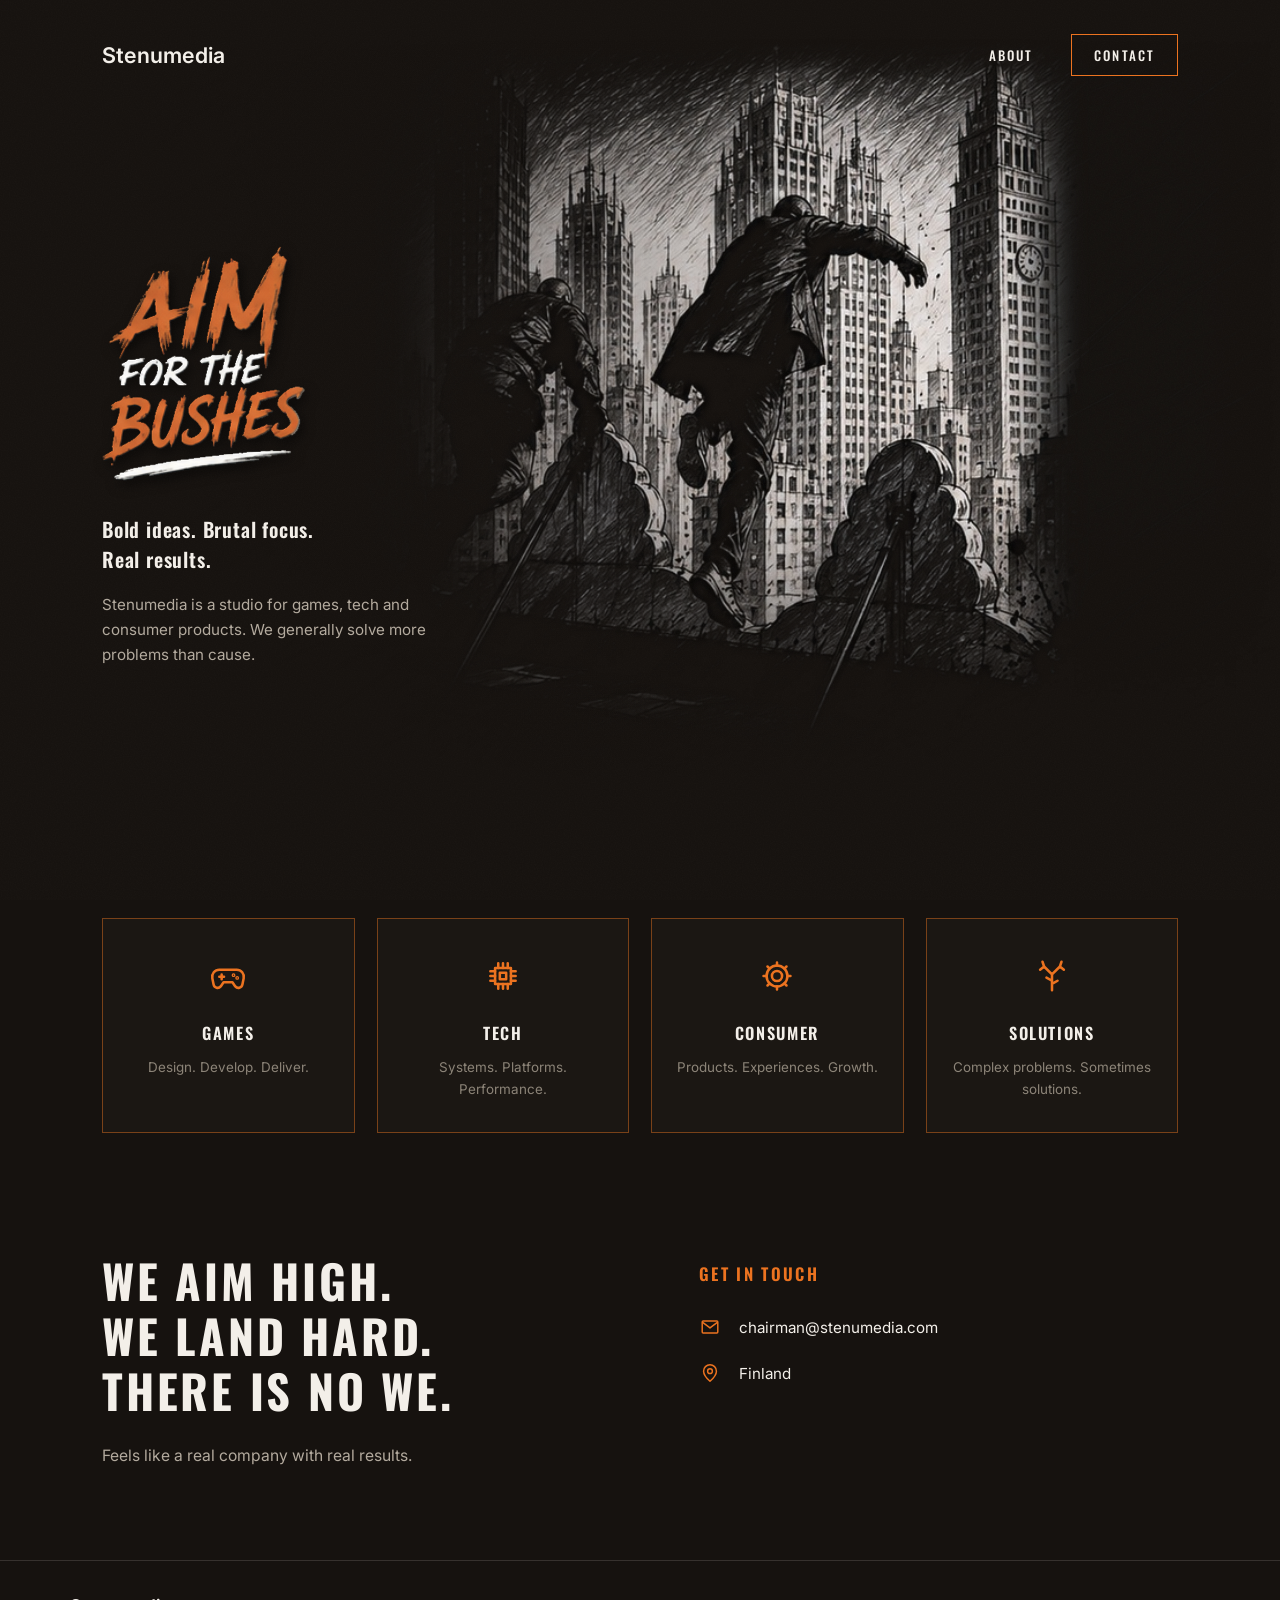
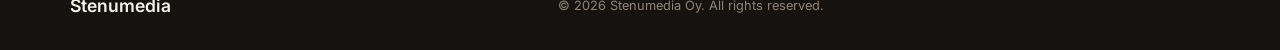
==== index.html @ ff36f919 "Add files via upload" ====
<!DOCTYPE html>
<html lang="en">
<head>
<meta charset="UTF-8">
<meta name="viewport" content="width=device-width, initial-scale=1.0">

<script>
const CONTENT = {
  siteTitle: "Stenumedia — Aim for the Bushes",
  logo: "Stenumedia",

  nav: [
    { label: "ABOUT",     href: "#about" }
  ],
  navButton: { label: "CONTACT", href: "#contact" },

  hero: {
    titleImage: "assets/title.png",
    titleAlt: "AIM FOR THE BUSHES",
    tagline: "Bold ideas. Brutal focus.\nReal results.",
    description: "Stenumedia is a studio for games, tech and consumer products. We generally solve more problems than cause."
  },

  cards: [
    { icon: "gamepad",  title: "GAMES",     text: "Design. Develop. Deliver." },
    { icon: "chip",     title: "TECH",      text: "Systems. Platforms. Performance." },
    { icon: "gear",     title: "CONSUMER",  text: "Products. Experiences. Growth." },
    { icon: "branches", title: "SOLUTIONS", text: "Complex problems. Sometimes solutions." }
  ],

  about: {
    heading: "WE AIM HIGH.\nWE LAND HARD.\nTHERE IS NO WE.",
    text: "Feels like a real company with real results."
  },

  contact: {
    heading: "GET IN TOUCH",
    rows: [
      { icon: "mail",  text: "chairman@stenumedia.com",  href: "mailto:chairman@stenumedia.com" },
      { icon: "pin",   text: "Finland",     href: null }
    ]
  },

  footer: {
    logo: "Stenumedia",
    copyright: "© 2026 Stenumedia Oy. All rights reserved.",
    social: [
    ]
  }
};
</script>
<!-- ================== END OF TEXT CONTENT ================== -->

<title>Stenumedia — Aim for the Bushes</title>
<link rel="preconnect" href="https://fonts.googleapis.com">
<link rel="preconnect" href="https://fonts.gstatic.com" crossorigin>
<link href="https://fonts.googleapis.com/css2?family=Permanent+Marker&family=Oswald:wght@500;600;700&family=Inter:wght@400;500;600&display=swap" rel="stylesheet">

<style>
  :root {
    --bg: #16120f;
    --bg-card: #1b1713;
    --orange: #ec7320;
    --orange-soft: rgba(236, 115, 32, 0.45);
    --white: #f3efe9;
    --gray: #b3aa9e;
    --gray-dim: #8c8478;
    --line: rgba(243, 239, 233, 0.14);
  }

  * { margin: 0; padding: 0; box-sizing: border-box; }

  html { scroll-behavior: smooth; }

  body {
    background: var(--bg);
    color: var(--white);
    font-family: "Inter", -apple-system, sans-serif;
    -webkit-font-smoothing: antialiased;
    overflow-x: hidden;
  }

  /* chalky texture over the whole page */
  body::before {
    content: "";
    position: fixed;
    inset: 0;
    pointer-events: none;
    z-index: 5;
    opacity: 0.35;
    background-image: url("data:image/svg+xml,%3Csvg xmlns='http://www.w3.org/2000/svg' width='220' height='220'%3E%3Cfilter id='n'%3E%3CfeTurbulence type='fractalNoise' baseFrequency='0.85' numOctaves='2' seed='4'/%3E%3CfeColorMatrix type='matrix' values='0 0 0 0 0.9 0 0 0 0 0.85 0 0 0 0 0.78 0 0 0 0.06 0'/%3E%3C/filter%3E%3Crect width='220' height='220' filter='url(%23n)'/%3E%3C/svg%3E");
  }

  .wrap {
    max-width: 1140px;
    margin: 0 auto;
    padding: 0 32px;
  }

  /* ---------- header ---------- */
  header {
    position: absolute;
    top: 0; left: 0; right: 0;
    z-index: 10;
  }
  .header-inner {
    display: flex;
    align-items: center;
    justify-content: space-between;
    padding-top: 34px;
  }
  .logo {
    font-family: "Inter", sans-serif;
    font-weight: 600;
    font-size: 1.35rem;
    letter-spacing: 0.01em;
    color: var(--white);
    text-decoration: none;
  }
  nav { display: flex; align-items: center; gap: 38px; }
  nav a {
    font-family: "Oswald", sans-serif;
    font-weight: 500;
    font-size: 0.82rem;
    letter-spacing: 0.16em;
    color: var(--white);
    text-decoration: none;
    transition: color 0.2s;
  }
  nav a:hover { color: var(--orange); }
  nav a.nav-btn {
    border: 1px solid var(--orange);
    padding: 10px 22px;
    color: var(--white);
  }
  nav a.nav-btn:hover { background: var(--orange); color: #16120f; }

  /* ---------- hero ---------- */
  .hero {
    position: relative;
    min-height: 92vh;
    display: flex;
    align-items: center;
    overflow: hidden;
  }
  .hero .wrap { width: 100%; }
  .hero-art {
    position: absolute;
    inset: 0;
    background: url("assets/bg.png") right 55% / auto 92% no-repeat;
  }
  .hero-art::after {
    content: "";
    position: absolute;
    inset: 0;
    background:
      linear-gradient(90deg, rgba(22,18,15,0.85) 0%, rgba(22,18,15,0.35) 40%, rgba(22,18,15,0) 65%),
      linear-gradient(0deg, var(--bg) 0%, rgba(22,18,15,0) 18%);
  }
  .hero-content {
    position: relative;
    z-index: 2;
    padding-top: 110px;
    max-width: 560px;
  }
  .hero h1 {
    margin-bottom: 26px;
    line-height: 0;
  }
  .hero-title {
    width: clamp(160px, 32vw, 220px);
    height: auto;
    filter: drop-shadow(3px 5px 6px rgba(0,0,0,0.55));
    /* title.png has ~3.5% transparent padding on its left; pull it back so the ink lines up */
    transform: translateX(-3.5%);
  }
  .hero .tagline {
    font-family: "Oswald", sans-serif;
    font-weight: 600;
    font-size: 1.25rem;
    letter-spacing: 0.04em;
    white-space: pre-line;
    margin-bottom: 18px;
  }
  .hero .desc {
    color: var(--gray);
    font-size: 0.95rem;
    line-height: 1.65;
    max-width: 330px;
    margin-bottom: 34px;
  }
  .btn-outline {
    display: inline-block;
    font-family: "Oswald", sans-serif;
    font-weight: 500;
    font-size: 0.82rem;
    letter-spacing: 0.18em;
    color: var(--orange);
    text-decoration: none;
    border: 1px solid var(--orange);
    padding: 15px 32px;
    transition: background 0.2s, color 0.2s;
  }
  .btn-outline:hover { background: var(--orange); color: #16120f; }

  /* ---------- expertise cards ---------- */
  .expertise { padding: 90px 0 40px; }
  .cards {
    display: grid;
    grid-template-columns: repeat(4, 1fr);
    gap: 22px;
  }
  .card {
    background: var(--bg-card);
    border: 1px solid var(--orange-soft);
    padding: 38px 22px 32px;
    text-align: center;
  }
  .card svg {
    width: 38px;
    height: 38px;
    stroke: var(--orange);
    fill: none;
    stroke-width: 1.6;
    stroke-linecap: round;
    stroke-linejoin: round;
    margin-bottom: 22px;
  }
  .card h3 {
    font-family: "Oswald", sans-serif;
    font-weight: 600;
    font-size: 1.02rem;
    letter-spacing: 0.1em;
    margin-bottom: 12px;
  }
  .card p {
    color: var(--gray-dim);
    font-size: 0.84rem;
    line-height: 1.6;
  }

  /* ---------- about / contact ---------- */
  .about-contact { padding: 80px 0 90px; }
  .ac-grid {
    display: grid;
    grid-template-columns: 1.1fr 1fr;
    gap: 70px;
    align-items: start;
  }
  .about h2 {
    font-family: "Oswald", sans-serif;
    font-weight: 700;
    font-size: clamp(2rem, 4vw, 2.9rem);
    letter-spacing: 0.06em;
    line-height: 1.18;
    white-space: pre-line;
    margin-bottom: 26px;
  }
  .about p {
    color: var(--gray);
    font-size: 0.98rem;
    line-height: 1.7;
    max-width: 380px;
  }
  .contact h3 {
    font-family: "Oswald", sans-serif;
    font-weight: 600;
    font-size: 1.05rem;
    letter-spacing: 0.14em;
    color: var(--orange);
    margin: 8px 0 30px;
  }
  .contact-row {
    display: flex;
    align-items: center;
    gap: 18px;
    margin-bottom: 24px;
    color: var(--white);
    font-size: 0.95rem;
    text-decoration: none;
  }
  a.contact-row:hover { color: var(--orange); }
  .contact-row svg {
    width: 22px;
    height: 22px;
    stroke: var(--orange);
    fill: none;
    stroke-width: 1.6;
    stroke-linecap: round;
    stroke-linejoin: round;
    flex-shrink: 0;
  }

  /* ---------- footer ---------- */
  footer { border-top: 1px solid var(--line); }
  .footer-inner {
    display: flex;
    align-items: center;
    justify-content: space-between;
    gap: 24px;
    padding: 34px 0;
  }
  .footer-logo {
    font-weight: 600;
    font-size: 1.1rem;
    color: var(--white);
    text-decoration: none;
  }
  .footer-copy {
    color: var(--gray-dim);
    font-size: 0.8rem;
  }
  .footer-social { display: flex; gap: 20px; }
  .footer-social a { display: inline-flex; }
  .footer-social svg {
    width: 19px;
    height: 19px;
    stroke: var(--gray);
    fill: none;
    stroke-width: 1.6;
    stroke-linecap: round;
    stroke-linejoin: round;
    transition: stroke 0.2s;
  }
  .footer-social a:hover svg { stroke: var(--orange); }

  /* ---------- responsive ---------- */
  @media (max-width: 900px) {
    .cards { grid-template-columns: repeat(2, 1fr); }
    .ac-grid { grid-template-columns: 1fr; gap: 50px; }
  }
  @media (max-width: 600px) {
    nav { gap: 20px; }
    nav a:not(.nav-btn) { display: none; }
    .cards { grid-template-columns: 1fr; }
    .footer-inner { flex-direction: column; }
  }
</style>
</head>

<body>

<header>
  <div class="wrap header-inner">
    <a class="logo" href="#work" id="logo"></a>
    <nav id="nav"></nav>
  </div>
</header>

<section class="hero" id="work">
  <div class="hero-art" aria-hidden="true"></div>
  <div class="wrap">
    <div class="hero-content">
      <h1><img class="hero-title" id="hero-title" src="" alt=""></h1>
      <p class="tagline" id="hero-tagline"></p>
      <p class="desc" id="hero-desc"></p>
    </div>
  </div>
</section>

<section class="expertise" id="expertise">
  <div class="wrap">
    <div class="cards" id="cards"></div>
  </div>
</section>

<section class="about-contact" id="about">
  <div class="wrap ac-grid">
    <div class="about">
      <h2 id="about-heading"></h2>
      <p id="about-text"></p>
    </div>
    <div class="contact" id="contact">
      <h3 id="contact-heading"></h3>
      <div id="contact-rows"></div>
    </div>
  </div>
</section>

<footer>
  <div class="wrap footer-inner">
    <a class="footer-logo" href="#work" id="footer-logo"></a>
    <span class="footer-copy" id="footer-copy"></span>
    <div class="footer-social" id="footer-social"></div>
  </div>
</footer>

<script>
/* ---------- icon library (inline SVG paths, 24x24 viewBox) ---------- */
const ICONS = {
  gamepad: '<path d="M6.5 8h11a4.5 4.5 0 0 1 4.4 5.4l-.8 4a2.6 2.6 0 0 1-4.5 1.2L14.8 16H9.2l-1.8 2.6a2.6 2.6 0 0 1-4.5-1.2l-.8-4A4.5 4.5 0 0 1 6.5 8Z"/><path d="M8 11v3M6.5 12.5h3"/><circle cx="15.5" cy="11.5" r="0.4"/><circle cx="17.8" cy="13.2" r="0.4"/>',
  chip: '<rect x="7" y="7" width="10" height="10"/><rect x="10" y="10" width="4" height="4"/><path d="M9 7V4M12 7V4M15 7V4M9 20v-3M12 20v-3M15 20v-3M7 9H4M7 12H4M7 15H4M20 9h-3M20 12h-3M20 15h-3"/>',
  gear: '<circle cx="12" cy="12" r="3.2"/><path d="M12 5.5V3.5M12 20.5v-2M18.5 12h2M3.5 12h2M16.6 7.4l1.4-1.4M6 18l1.4-1.4M16.6 16.6 18 18M6 6l1.4 1.4"/><circle cx="12" cy="12" r="6.6"/>',
  branches: '<path d="M12 21V11M12 11 7 6M12 11l5-5M7 6 4.5 8M7 6 6 3M17 6l2.5 2M17 6l1-3M12 15l-3.5-2M12 17l3.5-2"/>',
  mail: '<rect x="3.5" y="5.5" width="17" height="13" rx="1"/><path d="m4 7 8 6 8-6"/>',
  phone: '<path d="M7.5 3.5h3l1.5 4.5-2 1.5a12 12 0 0 0 4.5 4.5l1.5-2 4.5 1.5v3a2 2 0 0 1-2 2A16.5 16.5 0 0 1 5.5 5.5a2 2 0 0 1 2-2Z"/>',
  pin: '<path d="M12 21s-7-6.2-7-11a7 7 0 0 1 14 0c0 4.8-7 11-7 11Z"/><circle cx="12" cy="10" r="2.6"/>',
  twitter: '<path d="M21 6.5c-.7.3-1.4.5-2.2.6A3.7 3.7 0 0 0 20.4 5c-.7.4-1.5.7-2.4.9a3.8 3.8 0 0 0-6.5 3.4A10.8 10.8 0 0 1 3.7 5.4a3.8 3.8 0 0 0 1.2 5 3.7 3.7 0 0 1-1.7-.4 3.8 3.8 0 0 0 3 3.7c-.5.2-1.1.2-1.7.1a3.8 3.8 0 0 0 3.5 2.6A7.7 7.7 0 0 1 2.5 18a10.8 10.8 0 0 0 16.6-9.6c.7-.6 1.4-1.2 1.9-1.9Z"/>',
  linkedin: '<rect x="3.5" y="3.5" width="17" height="17" rx="2"/><path d="M8 10.5V17M8 7.5v.1M12 17v-3.8a2 2 0 0 1 4 0V17M12 10.5V17"/>',
  instagram: '<rect x="3.5" y="3.5" width="17" height="17" rx="4.5"/><circle cx="12" cy="12" r="3.8"/><circle cx="17" cy="7" r="0.5"/>'
};
const icon = (name, cls) =>
  `<svg viewBox="0 0 24 24" aria-hidden="true">${ICONS[name] || ""}</svg>`;

/* ---------- render CONTENT into the page ---------- */
document.addEventListener("DOMContentLoaded", () => {
  const $ = (id) => document.getElementById(id);
  document.title = CONTENT.siteTitle;

  $("logo").textContent = CONTENT.logo;
  $("nav").innerHTML =
    CONTENT.nav.map(n => `<a href="${n.href}">${n.label}</a>`).join("") +
    `<a class="nav-btn" href="${CONTENT.navButton.href}">${CONTENT.navButton.label}</a>`;

  $("hero-title").src = CONTENT.hero.titleImage;
  $("hero-title").alt = CONTENT.hero.titleAlt;
  $("hero-tagline").textContent = CONTENT.hero.tagline;
  $("hero-desc").textContent = CONTENT.hero.description;

  $("cards").innerHTML = CONTENT.cards.map(c => `
    <div class="card">
      ${icon(c.icon)}
      <h3>${c.title}</h3>
      <p>${c.text}</p>
    </div>`).join("");

  $("about-heading").textContent = CONTENT.about.heading;
  $("about-text").textContent = CONTENT.about.text;

  $("contact-heading").textContent = CONTENT.contact.heading;
  $("contact-rows").innerHTML = CONTENT.contact.rows.map(r => {
    const inner = `${icon(r.icon)}<span>${r.text}</span>`;
    return r.href
      ? `<a class="contact-row" href="${r.href}">${inner}</a>`
      : `<div class="contact-row">${inner}</div>`;
  }).join("");

  $("footer-logo").textContent = CONTENT.footer.logo;
  $("footer-copy").textContent = CONTENT.footer.copyright;
  $("footer-social").innerHTML = CONTENT.footer.social.map(s =>
    `<a href="${s.href}" aria-label="${s.label}">${icon(s.icon)}</a>`).join("");
});
</script>

</body>
</html>
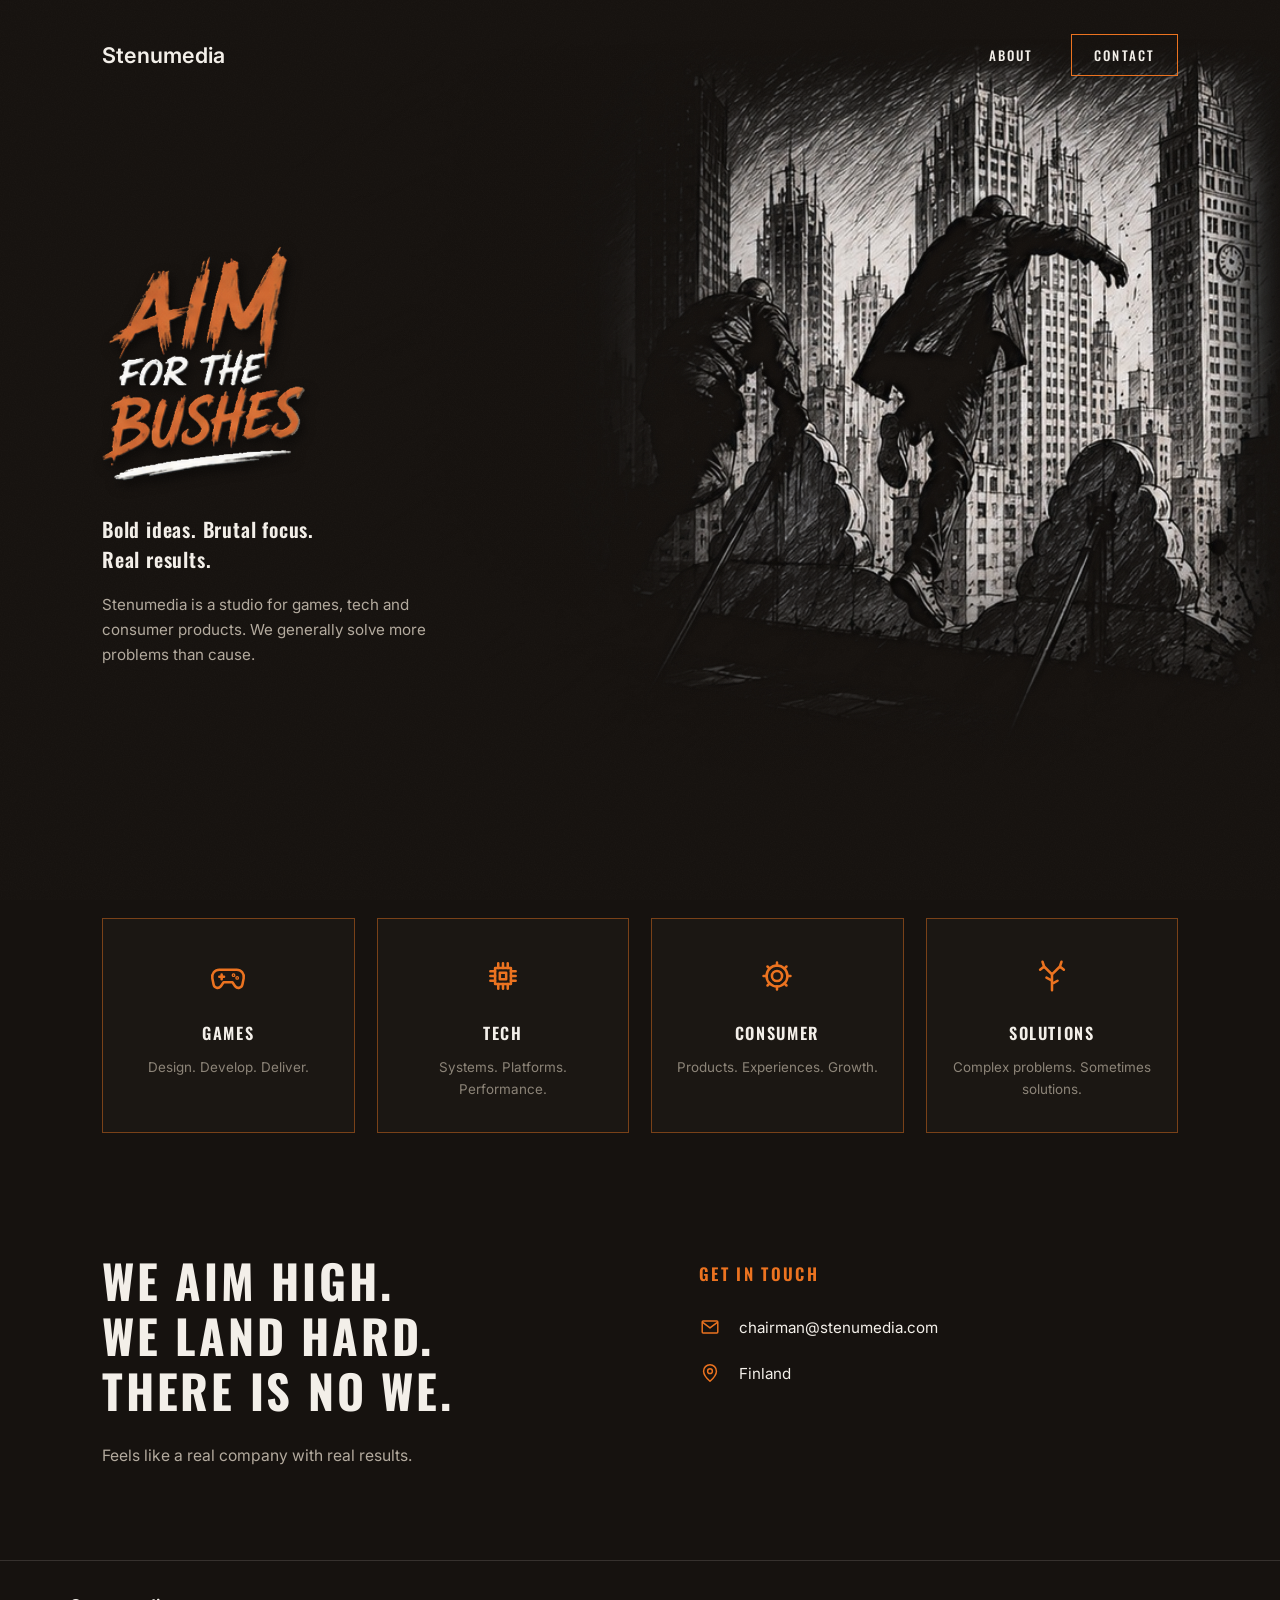
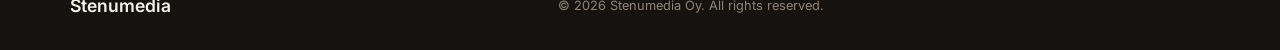
==== commit 337373ea: "Align hero art to right screen edge on all viewport widths bg.png's right ~15% is near-transparent h" ====
--- a/index.html
+++ b/index.html
@@ -147,7 +147,16 @@
   .hero-art {
     position: absolute;
     inset: 0;
-    background: url("assets/bg.png") right 55% / auto 92% no-repeat;
+  }
+  .hero-art img {
+    position: absolute;
+    top: 55%;
+    right: 0;
+    height: 92%;
+    width: auto;
+    /* bg.png's right ~14.5% is near-transparent haze; push it past the screen
+       edge so the visible art hugs the right edge at every viewport width */
+    transform: translate(14.5%, -55%);
   }
   .hero-art::after {
     content: "";
@@ -348,7 +357,7 @@
 </header>
 
 <section class="hero" id="work">
-  <div class="hero-art" aria-hidden="true"></div>
+  <div class="hero-art" aria-hidden="true"><img src="assets/bg.png" alt=""></div>
   <div class="wrap">
     <div class="hero-content">
       <h1><img class="hero-title" id="hero-title" src="" alt=""></h1>
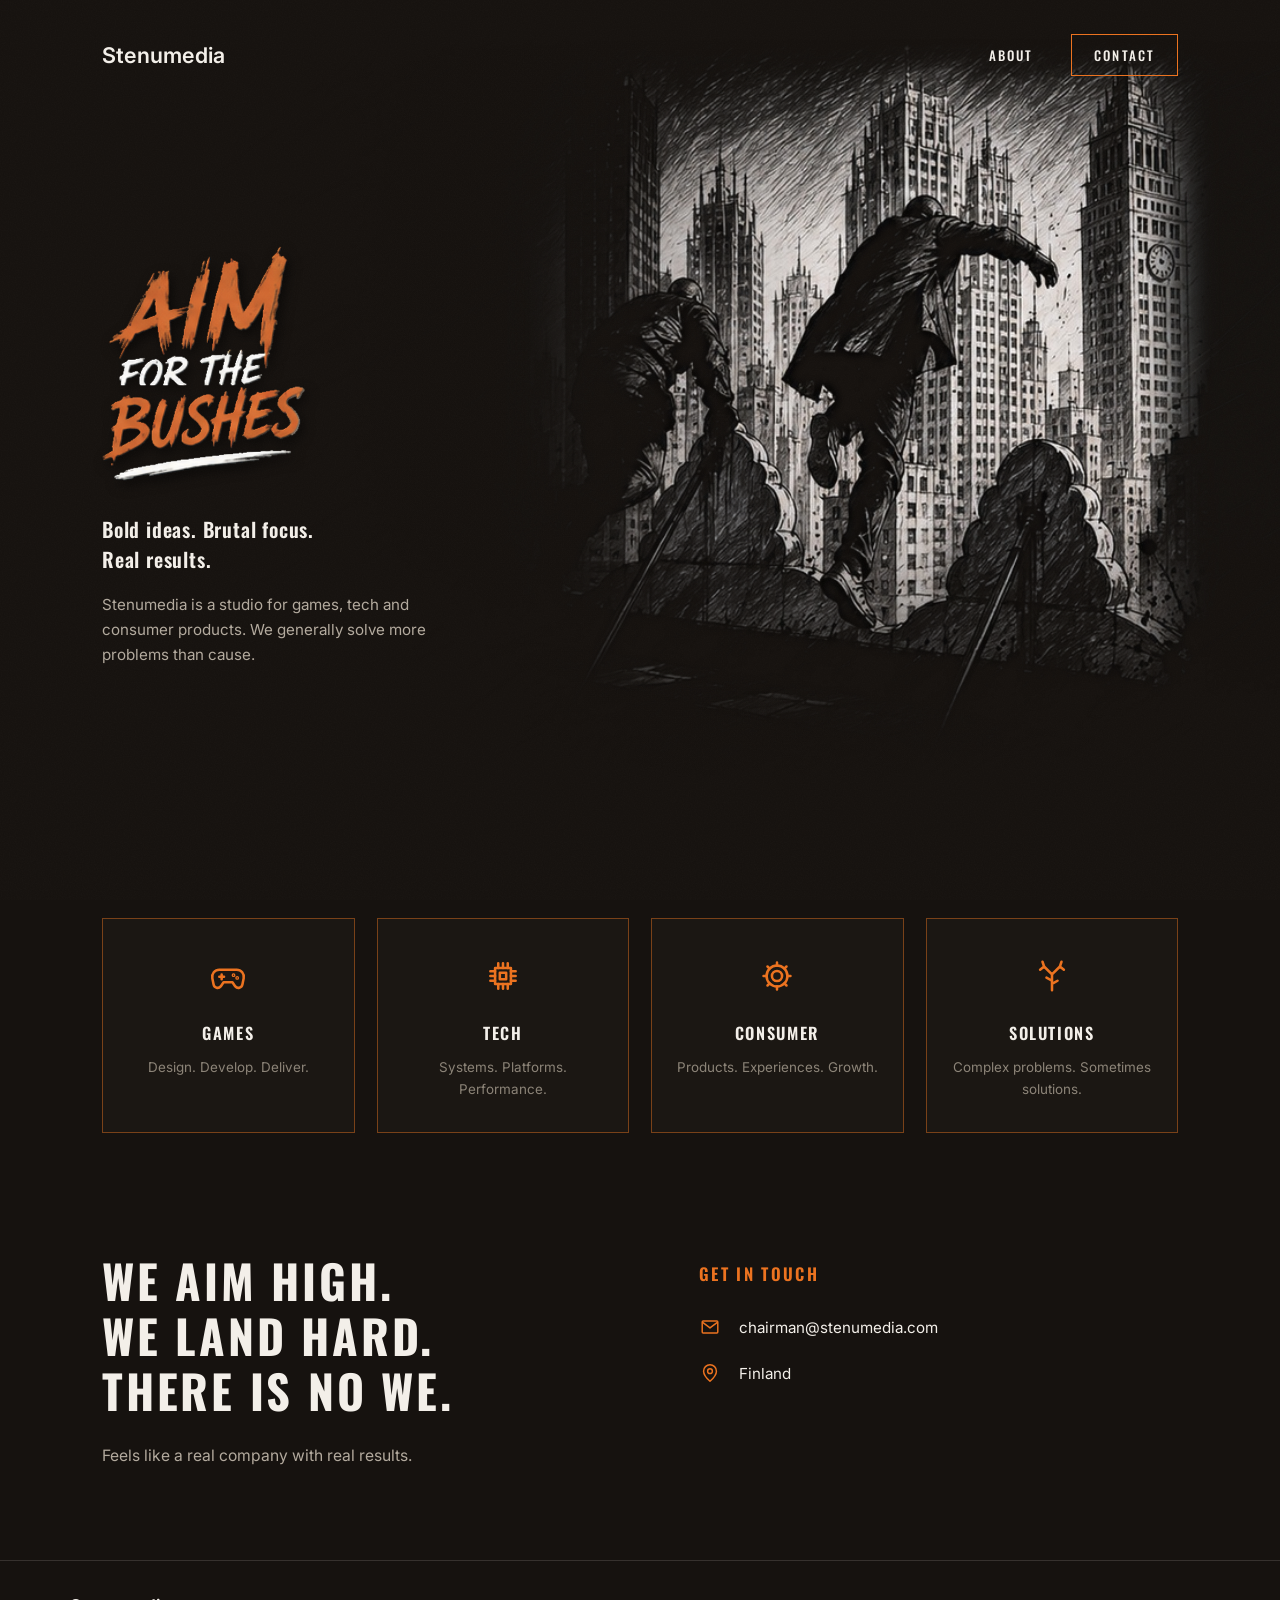
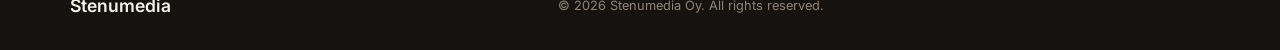
==== commit 99496ab8: "Anchor hero art to content column, flush to edge on narrow screens Glued-to-edge looked off on wide " ====
--- a/index.html
+++ b/index.html
@@ -151,11 +151,14 @@
   .hero-art img {
     position: absolute;
     top: 55%;
-    right: 0;
+    /* anchor the art to the content column's right edge (like the title on the
+       left): inset on wide screens, flush with the screen edge once the
+       viewport is narrower than the 1140px wrap */
+    right: max(0px, calc((100vw - 1140px) / 2));
     height: 92%;
     width: auto;
-    /* bg.png's right ~14.5% is near-transparent haze; push it past the screen
-       edge so the visible art hugs the right edge at every viewport width */
+    /* bg.png's right ~14.5% is near-transparent haze; shift by that much so
+       the visible ink lands on the anchor and only the haze bleeds past it */
     transform: translate(14.5%, -55%);
   }
   .hero-art::after {
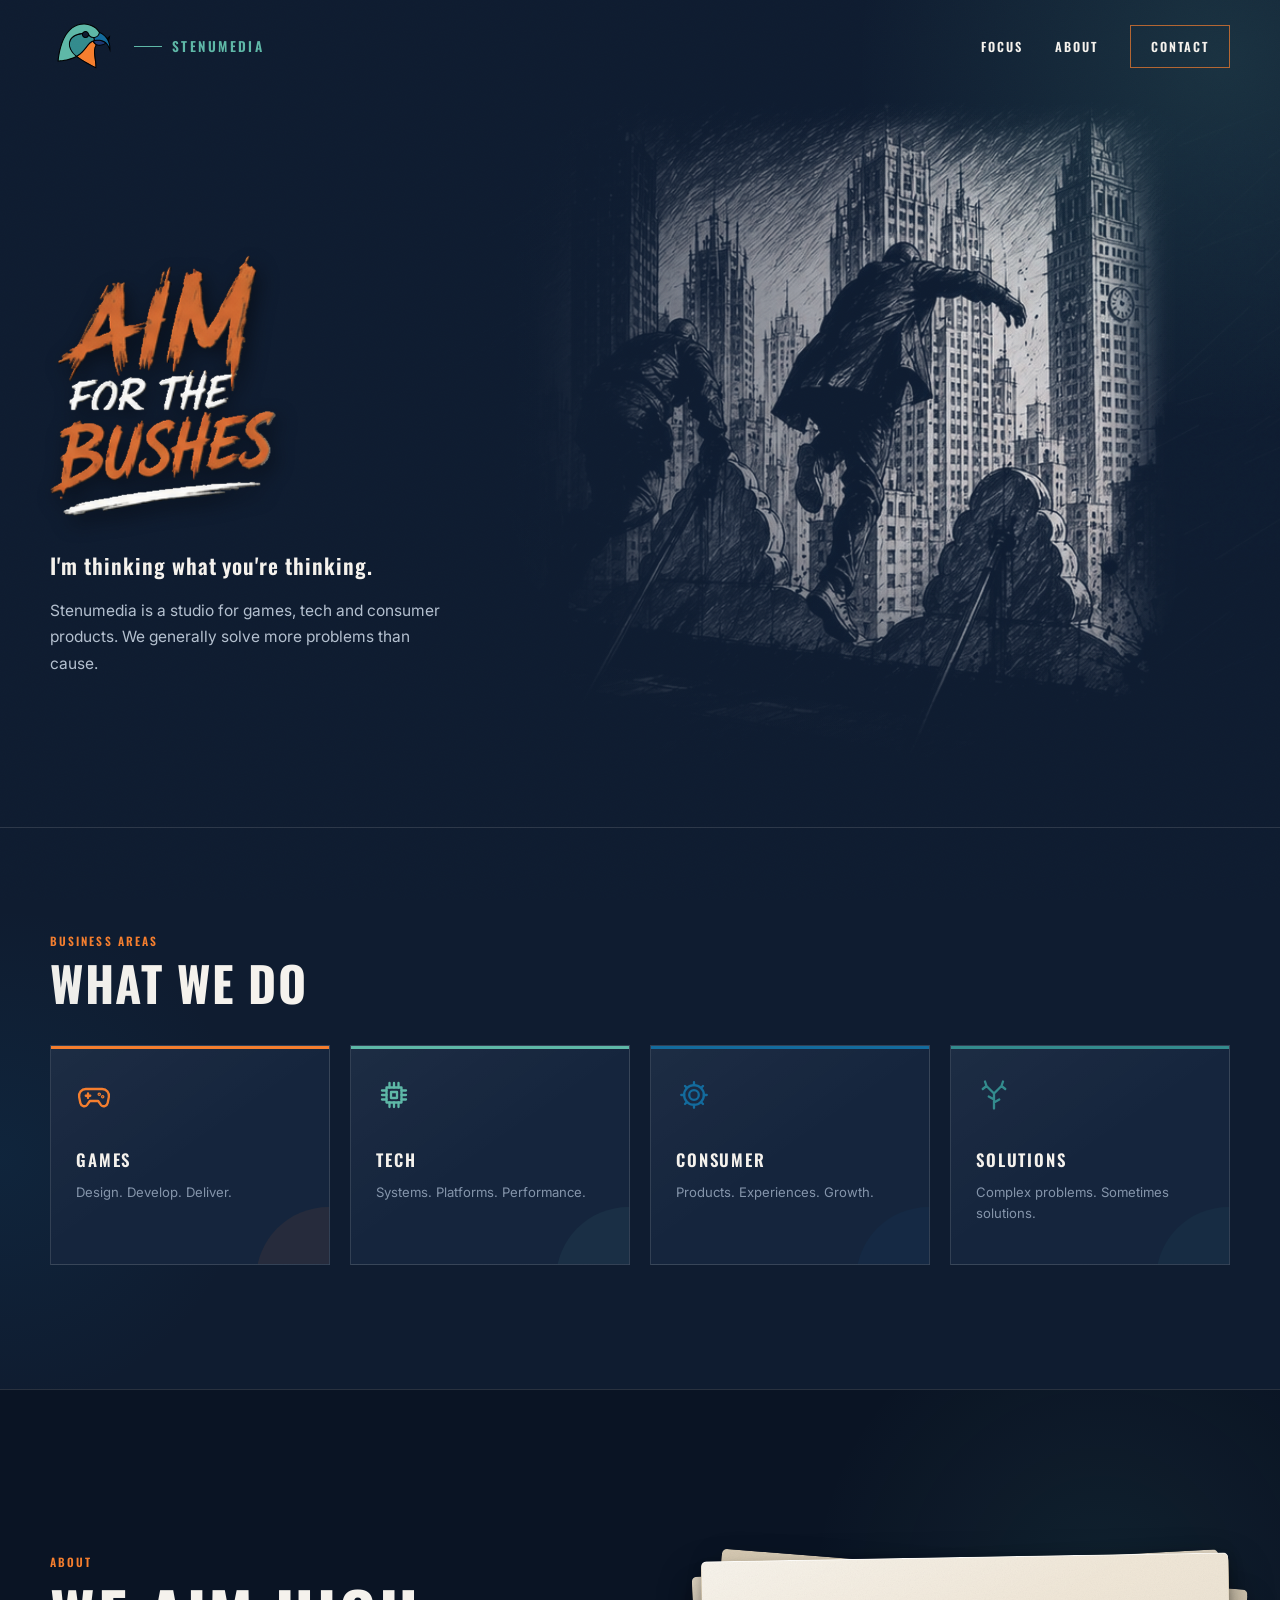
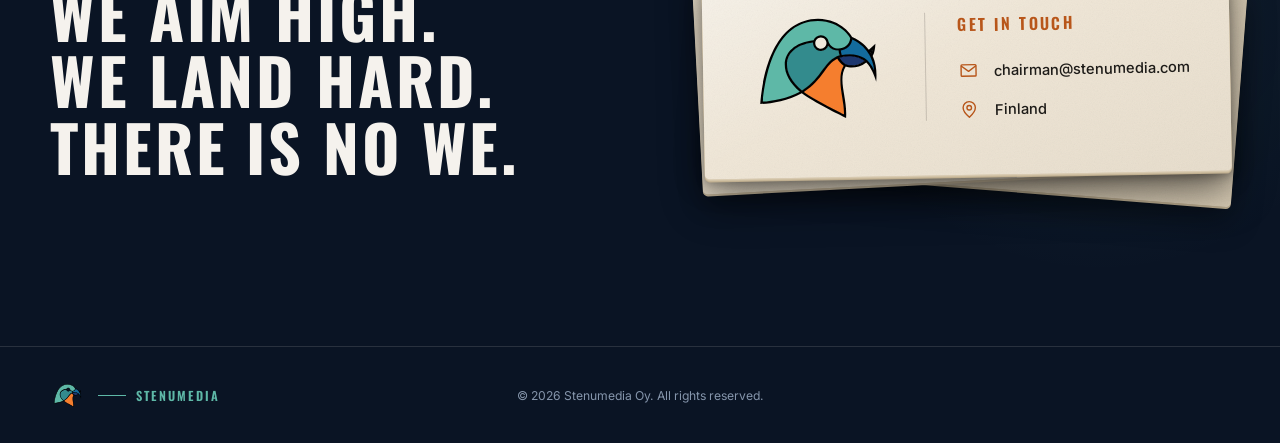
==== commit 6f974841: "Redesign: navy theme, bird logo header, business-card contact - New layout from Websitev2: bird logo" ====
--- a/index.html
+++ b/index.html
@@ -3,299 +3,562 @@
 <head>
 <meta charset="UTF-8">
 <meta name="viewport" content="width=device-width, initial-scale=1.0">
+<meta name="theme-color" content="#0f1c30">
 
 <script>
 const CONTENT = {
   siteTitle: "Stenumedia — Aim for the Bushes",
-  logo: "Stenumedia",
+  logo: "STENUMEDIA",
 
   nav: [
-    { label: "ABOUT",     href: "#about" }
+    { label: "FOCUS", href: "#expertise" },
+    { label: "ABOUT", href: "#about" }
   ],
   navButton: { label: "CONTACT", href: "#contact" },
 
   hero: {
     titleImage: "assets/title.png",
     titleAlt: "AIM FOR THE BUSHES",
-    tagline: "Bold ideas. Brutal focus.\nReal results.",
+    tagline: "I'm thinking what you're thinking.",
     description: "Stenumedia is a studio for games, tech and consumer products. We generally solve more problems than cause."
   },
 
   cards: [
-    { icon: "gamepad",  title: "GAMES",     text: "Design. Develop. Deliver." },
-    { icon: "chip",     title: "TECH",      text: "Systems. Platforms. Performance." },
-    { icon: "gear",     title: "CONSUMER",  text: "Products. Experiences. Growth." },
-    { icon: "branches", title: "SOLUTIONS", text: "Complex problems. Sometimes solutions." }
+    { key: "games",     icon: "gamepad",  title: "GAMES",     text: "Design. Develop. Deliver.",                 accent: "#f57e2e" },
+    { key: "tech",      icon: "chip",     title: "TECH",      text: "Systems. Platforms. Performance.",           accent: "#5eb8a7" },
+    { key: "consumer",  icon: "gear",     title: "CONSUMER",  text: "Products. Experiences. Growth.",             accent: "#136b9d" },
+    { key: "solutions", icon: "branches", title: "SOLUTIONS", text: "Complex problems. Sometimes solutions.",      accent: "#338b8d" }
   ],
 
   about: {
-    heading: "WE AIM HIGH.\nWE LAND HARD.\nTHERE IS NO WE.",
-    text: "Feels like a real company with real results."
+    heading: "WE AIM HIGH.\nWE LAND HARD.\nTHERE IS NO WE."
   },
 
   contact: {
     heading: "GET IN TOUCH",
     rows: [
-      { icon: "mail",  text: "chairman@stenumedia.com",  href: "mailto:chairman@stenumedia.com" },
-      { icon: "pin",   text: "Finland",     href: null }
+      { icon: "mail", text: "chairman@stenumedia.com", href: "mailto:chairman@stenumedia.com" },
+      { icon: "pin",  text: "Finland", href: null }
     ]
   },
 
   footer: {
-    logo: "Stenumedia",
     copyright: "© 2026 Stenumedia Oy. All rights reserved.",
-    social: [
-    ]
+    social: []
   }
 };
 </script>
-<!-- ================== END OF TEXT CONTENT ================== -->
 
 <title>Stenumedia — Aim for the Bushes</title>
 <link rel="preconnect" href="https://fonts.googleapis.com">
 <link rel="preconnect" href="https://fonts.gstatic.com" crossorigin>
-<link href="https://fonts.googleapis.com/css2?family=Permanent+Marker&family=Oswald:wght@500;600;700&family=Inter:wght@400;500;600&display=swap" rel="stylesheet">
+<link href="https://fonts.googleapis.com/css2?family=Oswald:wght@500;600;700&family=Inter:wght@400;500;600;700&display=swap" rel="stylesheet">
+<link rel="icon" href="assets/stenumedia-logo.svg" type="image/svg+xml">
+<link rel="icon" href="assets/favicon-32.png" type="image/png" sizes="32x32">
+<link rel="apple-touch-icon" href="assets/apple-touch-icon.png">
 
 <style>
   :root {
-    --bg: #16120f;
-    --bg-card: #1b1713;
-    --orange: #ec7320;
-    --orange-soft: rgba(236, 115, 32, 0.45);
-    --white: #f3efe9;
-    --gray: #b3aa9e;
-    --gray-dim: #8c8478;
-    --line: rgba(243, 239, 233, 0.14);
+    --bg: #0f1c30;
+    --bg-deep: #0a1424;
+    --surface: #15253d;
+    --surface-2: #1a2d49;
+    --orange: #f57e2e;
+    --teal: #5eb8a7;
+    --teal-deep: #338b8d;
+    --blue: #136b9d;
+    --navy: #1d376f;
+    --white: #f5f2ed;
+    --gray: #b4c0cf;
+    --gray-dim: #8595ab;
+    --line: rgba(245, 242, 237, 0.13);
+    --line-strong: rgba(245, 242, 237, 0.22);
+    --wrap: 1180px;
   }
 
   * { margin: 0; padding: 0; box-sizing: border-box; }
-
   html { scroll-behavior: smooth; }
-
   body {
+    min-width: 320px;
     background: var(--bg);
     color: var(--white);
-    font-family: "Inter", -apple-system, sans-serif;
+    font-family: "Inter", -apple-system, BlinkMacSystemFont, "Segoe UI", sans-serif;
     -webkit-font-smoothing: antialiased;
     overflow-x: hidden;
   }
-
-  /* chalky texture over the whole page */
+  img { display: block; max-width: 100%; }
+  a { color: inherit; }
+
+  /* Fine grain keeps the original hand-made / print feel without fighting the new logo. */
   body::before {
     content: "";
     position: fixed;
     inset: 0;
     pointer-events: none;
-    z-index: 5;
-    opacity: 0.35;
-    background-image: url("data:image/svg+xml,%3Csvg xmlns='http://www.w3.org/2000/svg' width='220' height='220'%3E%3Cfilter id='n'%3E%3CfeTurbulence type='fractalNoise' baseFrequency='0.85' numOctaves='2' seed='4'/%3E%3CfeColorMatrix type='matrix' values='0 0 0 0 0.9 0 0 0 0 0.85 0 0 0 0 0.78 0 0 0 0.06 0'/%3E%3C/filter%3E%3Crect width='220' height='220' filter='url(%23n)'/%3E%3C/svg%3E");
+    z-index: 50;
+    opacity: 0.18;
+    mix-blend-mode: soft-light;
+    background-image: url("data:image/svg+xml,%3Csvg xmlns='http://www.w3.org/2000/svg' width='180' height='180'%3E%3Cfilter id='n'%3E%3CfeTurbulence type='fractalNoise' baseFrequency='.92' numOctaves='2' seed='8'/%3E%3C/filter%3E%3Crect width='180' height='180' filter='url(%23n)' opacity='.22'/%3E%3C/svg%3E");
   }
 
   .wrap {
-    max-width: 1140px;
+    width: min(calc(100% - 64px), var(--wrap));
     margin: 0 auto;
-    padding: 0 32px;
   }
 
   /* ---------- header ---------- */
   header {
     position: absolute;
-    top: 0; left: 0; right: 0;
-    z-index: 10;
+    inset: 0 0 auto;
+    z-index: 20;
   }
   .header-inner {
+    min-height: 92px;
     display: flex;
     align-items: center;
     justify-content: space-between;
-    padding-top: 34px;
-  }
-  .logo {
-    font-family: "Inter", sans-serif;
-    font-weight: 600;
-    font-size: 1.35rem;
-    letter-spacing: 0.01em;
+    gap: 30px;
+  }
+  .brand {
+    display: inline-flex;
+    align-items: center;
+    gap: 13px;
     color: var(--white);
     text-decoration: none;
-  }
-  nav { display: flex; align-items: center; gap: 38px; }
+    font-weight: 700;
+    letter-spacing: -0.025em;
+  }
+  .brand-mark {
+    width: 46px;
+    height: 46px;
+    object-fit: contain;
+    transition: transform .25s ease;
+  }
+  header .brand { gap: 16px; }
+  header .brand-mark { width: 68px; height: 68px; }
+  .brand:hover .brand-mark { transform: rotate(-3deg) scale(1.04); }
+  .brand-name { font-size: 1.08rem; }
+  .brand-kicker {
+    display: inline-flex;
+    align-items: center;
+    gap: 10px;
+    color: var(--teal);
+    font-family: "Oswald", sans-serif;
+    font-weight: 600;
+    font-size: .84rem;
+    letter-spacing: .18em;
+  }
+  .brand-kicker::before {
+    content: "";
+    width: 28px;
+    height: 1px;
+    background: currentColor;
+  }
+
+  nav { display: flex; align-items: center; gap: 32px; }
   nav a {
+    position: relative;
     font-family: "Oswald", sans-serif;
-    font-weight: 500;
-    font-size: 0.82rem;
-    letter-spacing: 0.16em;
+    font-weight: 600;
+    font-size: .78rem;
+    letter-spacing: .16em;
     color: var(--white);
     text-decoration: none;
-    transition: color 0.2s;
-  }
+    transition: color .2s ease;
+  }
+  nav a:not(.nav-btn)::after {
+    content: "";
+    position: absolute;
+    left: 0;
+    right: 100%;
+    bottom: -7px;
+    height: 2px;
+    background: var(--orange);
+    transition: right .2s ease;
+  }
+  nav a:not(.nav-btn):hover::after { right: 0; }
   nav a:hover { color: var(--orange); }
-  nav a.nav-btn {
-    border: 1px solid var(--orange);
-    padding: 10px 22px;
-    color: var(--white);
-  }
-  nav a.nav-btn:hover { background: var(--orange); color: #16120f; }
+  nav .nav-btn {
+    border: 1px solid rgba(245, 126, 46, .7);
+    padding: 11px 20px;
+    transition: background .2s ease, color .2s ease, border-color .2s ease;
+  }
+  nav .nav-btn:hover { background: var(--orange); border-color: var(--orange); color: #11100f; }
 
   /* ---------- hero ---------- */
   .hero {
-    position: relative;
-    min-height: 92vh;
+    min-height: min(940px, 92vh);
+    position: relative;
     display: flex;
     align-items: center;
     overflow: hidden;
-  }
-  .hero .wrap { width: 100%; }
-  .hero-art {
-    position: absolute;
-    inset: 0;
-  }
+    isolation: isolate;
+    border-bottom: 1px solid var(--line);
+  }
+  .hero::before {
+    content: "";
+    position: absolute;
+    width: 780px;
+    height: 780px;
+    right: -330px;
+    top: -330px;
+    border-radius: 50%;
+    background: radial-gradient(circle, rgba(94,184,167,.14), transparent 66%);
+    z-index: -1;
+  }
+  /* bg.png has black baked into its edges; "screen" turns that black into the page colour. */
+  .hero-art { position: absolute; inset: 0; z-index: -2; background: var(--bg); }
   .hero-art img {
     position: absolute;
-    top: 55%;
-    /* anchor the art to the content column's right edge (like the title on the
-       left): inset on wide screens, flush with the screen edge once the
-       viewport is narrower than the 1140px wrap */
-    right: max(0px, calc((100vw - 1140px) / 2));
-    height: 92%;
-    width: auto;
-    /* bg.png's right ~14.5% is near-transparent haze; shift by that much so
-       the visible ink lands on the anchor and only the haze bleeds past it */
-    transform: translate(14.5%, -55%);
+    top: 54%;
+    right: max(-20px, calc((100vw - var(--wrap)) / 2 - 20px));
+    width: min(132vw, 1800px);
+    height: auto;
+    transform: translate(8%, -50%);
+    opacity: .92;
+    mix-blend-mode: screen;
   }
   .hero-art::after {
     content: "";
     position: absolute;
     inset: 0;
     background:
-      linear-gradient(90deg, rgba(22,18,15,0.85) 0%, rgba(22,18,15,0.35) 40%, rgba(22,18,15,0) 65%),
-      linear-gradient(0deg, var(--bg) 0%, rgba(22,18,15,0) 18%);
-  }
+      linear-gradient(90deg, var(--bg) 0%, rgba(15,28,48,.94) 23%, rgba(15,28,48,.50) 51%, rgba(15,28,48,.04) 76%),
+      linear-gradient(0deg, var(--bg) 0%, rgba(15,28,48,0) 22%),
+      linear-gradient(180deg, rgba(15,28,48,.22) 0%, rgba(15,28,48,0) 30%);
+  }
+  .hero .wrap { width: min(calc(100% - 64px), var(--wrap)); }
   .hero-content {
     position: relative;
     z-index: 2;
-    padding-top: 110px;
-    max-width: 560px;
-  }
-  .hero h1 {
-    margin-bottom: 26px;
-    line-height: 0;
-  }
+    max-width: 570px;
+    padding-top: 96px;
+  }
+  .hero h1 { line-height: 0; margin-bottom: 27px; }
   .hero-title {
-    width: clamp(160px, 32vw, 220px);
+    width: clamp(180px, 21vw, 245px);
     height: auto;
-    filter: drop-shadow(3px 5px 6px rgba(0,0,0,0.55));
-    /* title.png has ~3.5% transparent padding on its left; pull it back so the ink lines up */
+    filter: drop-shadow(4px 7px 10px rgba(0,0,0,.48));
     transform: translateX(-3.5%);
   }
   .hero .tagline {
     font-family: "Oswald", sans-serif;
     font-weight: 600;
-    font-size: 1.25rem;
-    letter-spacing: 0.04em;
+    font-size: clamp(1.12rem, 1.7vw, 1.35rem);
+    letter-spacing: .045em;
+    line-height: 1.35;
     white-space: pre-line;
-    margin-bottom: 18px;
+    margin-bottom: 17px;
   }
   .hero .desc {
+    max-width: 390px;
     color: var(--gray);
-    font-size: 0.95rem;
-    line-height: 1.65;
-    max-width: 330px;
-    margin-bottom: 34px;
-  }
-  .btn-outline {
-    display: inline-block;
+    font-size: .97rem;
+    line-height: 1.72;
+  }
+
+  /* ---------- business areas + projects ---------- */
+  .expertise {
+    position: relative;
+    padding: 104px 0 112px;
+    overflow: hidden;
+  }
+  .expertise::before {
+    content: "";
+    position: absolute;
+    width: 520px;
+    height: 520px;
+    left: -260px;
+    top: 70px;
+    border-radius: 50%;
+    background: radial-gradient(circle, rgba(19,107,157,.11), transparent 68%);
+    pointer-events: none;
+  }
+  .section-head {
+    display: flex;
+    align-items: end;
+    justify-content: space-between;
+    gap: 30px;
+    margin-bottom: 38px;
+  }
+  .eyebrow {
+    color: var(--orange);
     font-family: "Oswald", sans-serif;
-    font-weight: 500;
-    font-size: 0.82rem;
-    letter-spacing: 0.18em;
-    color: var(--orange);
-    text-decoration: none;
-    border: 1px solid var(--orange);
-    padding: 15px 32px;
-    transition: background 0.2s, color 0.2s;
-  }
-  .btn-outline:hover { background: var(--orange); color: #16120f; }
-
-  /* ---------- expertise cards ---------- */
-  .expertise { padding: 90px 0 40px; }
-  .cards {
+    font-weight: 600;
+    font-size: .72rem;
+    letter-spacing: .18em;
+    margin-bottom: 10px;
+  }
+  .section-head h2 {
+    font-family: "Oswald", sans-serif;
+    font-size: clamp(1.9rem, 4vw, 3rem);
+    line-height: 1;
+    letter-spacing: .035em;
+  }
+  .section-note {
+    max-width: 380px;
+    color: var(--gray-dim);
+    font-size: .85rem;
+    line-height: 1.6;
+    text-align: right;
+  }
+  .area-grid {
     display: grid;
-    grid-template-columns: repeat(4, 1fr);
-    gap: 22px;
-  }
-  .card {
-    background: var(--bg-card);
-    border: 1px solid var(--orange-soft);
-    padding: 38px 22px 32px;
-    text-align: center;
-  }
-  .card svg {
-    width: 38px;
-    height: 38px;
-    stroke: var(--orange);
+    grid-template-columns: repeat(4, minmax(0, 1fr));
+    gap: 20px;
+    align-items: start;
+  }
+  .area-column { min-width: 0; }
+  .area-card {
+    --area-accent: var(--orange);
+    position: relative;
+    min-height: 220px;
+    padding: 31px 25px 28px;
+    background: linear-gradient(145deg, rgba(255,255,255,.035), transparent 50%), var(--surface);
+    border: 1px solid var(--line);
+    overflow: hidden;
+    transition: transform .25s ease, border-color .25s ease, background .25s ease;
+  }
+  .area-card::before {
+    content: "";
+    position: absolute;
+    left: 0;
+    top: 0;
+    width: 100%;
+    height: 3px;
+    background: var(--area-accent);
+  }
+  .area-card::after {
+    content: "";
+    position: absolute;
+    width: 145px;
+    height: 145px;
+    right: -72px;
+    bottom: -88px;
+    border-radius: 50%;
+    background: var(--area-accent);
+    opacity: .07;
+  }
+  .area-column:hover .area-card {
+    transform: translateY(-3px);
+    border-color: color-mix(in srgb, var(--area-accent) 50%, transparent);
+    background: linear-gradient(145deg, rgba(255,255,255,.05), transparent 50%), var(--surface-2);
+  }
+  .area-card svg {
+    width: 36px;
+    height: 36px;
+    margin-bottom: 30px;
+    stroke: var(--area-accent);
     fill: none;
-    stroke-width: 1.6;
+    stroke-width: 1.55;
     stroke-linecap: round;
     stroke-linejoin: round;
-    margin-bottom: 22px;
-  }
-  .card h3 {
+  }
+  .area-card h3 {
     font-family: "Oswald", sans-serif;
+    font-size: 1.05rem;
     font-weight: 600;
-    font-size: 1.02rem;
-    letter-spacing: 0.1em;
-    margin-bottom: 12px;
-  }
-  .card p {
+    letter-spacing: .11em;
+    margin-bottom: 10px;
+  }
+  .area-card p {
     color: var(--gray-dim);
-    font-size: 0.84rem;
+    font-size: .82rem;
     line-height: 1.6;
   }
+  .project-list {
+    display: grid;
+    gap: 12px;
+    margin-top: 12px;
+  }
+  .project-card {
+    --project-bg: #1c2e4a;
+    --project-text: #f5f2ed;
+    --project-muted: rgba(245,242,237,.72);
+    display: grid;
+    grid-template-columns: 1fr;
+    min-height: 96px;
+    overflow: hidden;
+    background: var(--project-bg);
+    color: var(--project-text);
+    border: 1px solid rgba(255,255,255,.14);
+    box-shadow: 0 12px 28px rgba(0,0,0,.10);
+    transform: translateZ(0);
+    transition: transform .22s ease, box-shadow .22s ease;
+  }
+  /* Compact row: square thumbnail on the left, title + text on the right. */
+  .project-card.has-image { grid-template-columns: 92px minmax(0, 1fr); }
+  .project-card:hover {
+    transform: translateY(-3px);
+    box-shadow: 0 16px 36px rgba(0,0,0,.20);
+  }
+  .project-image-wrap {
+    position: relative;
+    overflow: hidden;
+    background: rgba(0,0,0,.13);
+  }
+  .project-image {
+    position: absolute;
+    inset: 0;
+    width: 100%;
+    height: 100%;
+    object-fit: cover;
+    transition: transform .35s ease;
+  }
+  .project-card:hover .project-image { transform: scale(1.05); }
+  .project-body {
+    align-self: center;
+    padding: 11px 14px 12px;
+  }
+  .project-body h4 {
+    font-family: "Oswald", sans-serif;
+    font-size: .92rem;
+    line-height: 1.2;
+    letter-spacing: .045em;
+    margin-bottom: 4px;
+  }
+  .project-body p {
+    color: var(--project-muted);
+    font-size: .74rem;
+    line-height: 1.45;
+    display: -webkit-box;
+    -webkit-box-orient: vertical;
+    -webkit-line-clamp: 3;
+    overflow: hidden;
+  }
 
   /* ---------- about / contact ---------- */
-  .about-contact { padding: 80px 0 90px; }
+  .about-contact {
+    padding: 96px 0 100px;
+    border-top: 1px solid var(--line);
+    background:
+      radial-gradient(circle at 86% 35%, rgba(94,184,167,.08), transparent 25%),
+      var(--bg-deep);
+  }
   .ac-grid {
     display: grid;
-    grid-template-columns: 1.1fr 1fr;
-    gap: 70px;
-    align-items: start;
+    grid-template-columns: minmax(0, 1fr) auto;
+    gap: 56px;
+    align-items: center;
+  }
+  .about {
+    display: flex;
+    flex-direction: column;
+    justify-content: center;
+    min-height: 360px;
   }
   .about h2 {
     font-family: "Oswald", sans-serif;
     font-weight: 700;
-    font-size: clamp(2rem, 4vw, 2.9rem);
-    letter-spacing: 0.06em;
-    line-height: 1.18;
+    font-size: clamp(2.35rem, 5vw, 4.35rem);
+    letter-spacing: .045em;
+    line-height: 1.04;
     white-space: pre-line;
-    margin-bottom: 26px;
-  }
-  .about p {
-    color: var(--gray);
-    font-size: 0.98rem;
-    line-height: 1.7;
-    max-width: 380px;
+  }
+  /* Pale "business card" – light paper that suits the logo's orange/teal/navy. */
+  /* A small stack of cards: two blanks fanned out behind the real one, which tilts in 3D on hover. */
+  .card-stack {
+    --paper-grain: url("data:image/svg+xml,%3Csvg xmlns='http://www.w3.org/2000/svg' width='160' height='160'%3E%3Cfilter id='p'%3E%3CfeTurbulence type='fractalNoise' baseFrequency='.85' numOctaves='3' stitchTiles='stitch'/%3E%3CfeColorMatrix type='saturate' values='0'/%3E%3C/filter%3E%3Crect width='160' height='160' filter='url(%23p)' opacity='.09'/%3E%3C/svg%3E");
+    position: relative;
+    isolation: isolate;
+    perspective: 1100px;
+  }
+  .card-stack::before,
+  .card-stack::after {
+    content: "";
+    position: absolute;
+    inset: 0;
+    z-index: -1;
+    border-radius: 5px;
+    transition: transform .45s cubic-bezier(.2, .8, .2, 1);
+  }
+  .card-stack::before {
+    background: var(--paper-grain), #d9ccb4;
+    transform: translate(10px, 12px) rotate(4.5deg);
+    box-shadow: 0 2px 0 #b9aa8e, 0 14px 30px rgba(0, 0, 0, .35);
+  }
+  .card-stack::after {
+    background: var(--paper-grain), #e5dac6;
+    transform: translate(-6px, 6px) rotate(-3deg);
+    box-shadow: 0 2px 0 #c4b59a, 0 10px 24px rgba(0, 0, 0, .28);
+  }
+  .card-stack:hover::before { transform: translate(18px, 16px) rotate(7deg); }
+  .card-stack:hover::after { transform: translate(-14px, 8px) rotate(-5.5deg); }
+
+  /* Pale "business card" – light paper that suits the logo's orange/teal/navy. */
+  .contact-panel {
+    --card-bg: #efe6d6;
+    --card-ink: #1d1b18;
+    --card-heading: #b8561a;
+    --card-line: rgba(29, 27, 24, .18);
+    position: relative;
+    padding: 34px 40px;
+    border-radius: 5px;
+    /* grain + soft light falling from the top-left */
+    background:
+      var(--paper-grain),
+      linear-gradient(155deg, rgba(255, 255, 255, .5) 0%, rgba(255, 255, 255, 0) 45%, rgba(120, 95, 60, .07) 100%),
+      var(--card-bg);
+    box-shadow:
+      inset 0 1px 0 rgba(255, 255, 255, .8),     /* bright top edge */
+      0 1px 0 #d8cab1, 0 2px 0 #cdbd9f, 0 3px 0 #bfae8f, /* cardstock thickness */
+      0 5px 8px rgba(0, 0, 0, .25),
+      0 22px 44px rgba(0, 0, 0, .45);
+    overflow: hidden;
+    display: flex;
+    align-items: center;
+    gap: 32px;
+    transform: rotate(-1deg);
+    transform-style: preserve-3d;
+    transition: transform .45s cubic-bezier(.2, .8, .2, 1), box-shadow .45s ease;
+  }
+  .card-stack:hover .contact-panel {
+    transform: translateY(-6px) rotateX(6deg) rotateY(-8deg) rotate(0deg);
+    box-shadow:
+      inset 0 1px 0 rgba(255, 255, 255, .8),
+      0 1px 0 #d8cab1, 0 2px 0 #cdbd9f, 0 3px 0 #bfae8f,
+      0 10px 16px rgba(0, 0, 0, .22),
+      0 36px 60px rgba(0, 0, 0, .5);
+  }
+  .contact-brand {
+    width: 150px;
+    height: 150px;
+    flex-shrink: 0;
+    object-fit: contain;
+    user-select: none;
+  }
+  .contact-info {
+    min-width: 0;
+    padding-left: 32px;
+    border-left: 1px solid var(--card-line);
+    white-space: nowrap;
   }
   .contact h3 {
+    position: relative;
     font-family: "Oswald", sans-serif;
     font-weight: 600;
-    font-size: 1.05rem;
-    letter-spacing: 0.14em;
-    color: var(--orange);
-    margin: 8px 0 30px;
+    font-size: 1rem;
+    letter-spacing: .15em;
+    color: var(--card-heading);
+    margin-bottom: 24px;
   }
   .contact-row {
+    position: relative;
     display: flex;
     align-items: center;
-    gap: 18px;
-    margin-bottom: 24px;
-    color: var(--white);
-    font-size: 0.95rem;
+    gap: 15px;
+    margin-bottom: 18px;
+    color: var(--card-ink);
+    font-size: .92rem;
+    font-weight: 500;
     text-decoration: none;
   }
-  a.contact-row:hover { color: var(--orange); }
+  .contact-row:last-child { margin-bottom: 0; }
+  a.contact-row:hover { color: var(--navy); }
   .contact-row svg {
-    width: 22px;
-    height: 22px;
-    stroke: var(--orange);
+    width: 21px;
+    height: 21px;
+    stroke: var(--card-heading);
     fill: none;
     stroke-width: 1.6;
     stroke-linecap: round;
@@ -304,25 +567,19 @@
   }
 
   /* ---------- footer ---------- */
-  footer { border-top: 1px solid var(--line); }
+  footer { background: var(--bg-deep); border-top: 1px solid var(--line); }
   .footer-inner {
-    display: flex;
+    min-height: 96px;
+    display: grid;
+    grid-template-columns: 1fr auto 1fr;
     align-items: center;
-    justify-content: space-between;
     gap: 24px;
-    padding: 34px 0;
-  }
-  .footer-logo {
-    font-weight: 600;
-    font-size: 1.1rem;
-    color: var(--white);
-    text-decoration: none;
-  }
-  .footer-copy {
-    color: var(--gray-dim);
-    font-size: 0.8rem;
-  }
-  .footer-social { display: flex; gap: 20px; }
+  }
+  .footer-brand { justify-self: start; }
+  .footer-brand .brand-mark { width: 35px; height: 35px; }
+  .footer-brand .brand-kicker { font-size: .78rem; }
+  .footer-copy { color: var(--gray-dim); font-size: .76rem; text-align: center; }
+  .footer-social { justify-self: end; display: flex; gap: 18px; }
   .footer-social a { display: inline-flex; }
   .footer-social svg {
     width: 19px;
@@ -332,71 +589,136 @@
     stroke-width: 1.6;
     stroke-linecap: round;
     stroke-linejoin: round;
-    transition: stroke 0.2s;
-  }
-  .footer-social a:hover svg { stroke: var(--orange); }
+  }
 
   /* ---------- responsive ---------- */
-  @media (max-width: 900px) {
-    .cards { grid-template-columns: repeat(2, 1fr); }
-    .ac-grid { grid-template-columns: 1fr; gap: 50px; }
-  }
-  @media (max-width: 600px) {
-    nav { gap: 20px; }
+  @media (max-width: 1020px) {
+    .area-grid { grid-template-columns: repeat(2, minmax(0, 1fr)); }
+    .ac-grid { grid-template-columns: 1fr; gap: 38px; }
+    .about { min-height: auto; }
+    .card-stack { justify-self: start; margin-top: 10px; }
+    .hero-art img { width: 156vw; right: -8vw; }
+  }
+  @media (max-width: 760px) {
+    .wrap, .hero .wrap { width: min(calc(100% - 40px), var(--wrap)); }
+    .header-inner { min-height: 78px; }
+    header .brand-mark { width: 54px; height: 54px; }
+    header .brand { gap: 12px; }
+    nav { gap: 16px; }
     nav a:not(.nav-btn) { display: none; }
-    .cards { grid-template-columns: 1fr; }
-    .footer-inner { flex-direction: column; }
+    nav .nav-btn { padding: 9px 15px; }
+
+    .hero { min-height: 800px; align-items: flex-end; padding-bottom: 95px; }
+    .hero-content { padding-top: 0; max-width: 520px; }
+    .hero-art img {
+      top: 20%;
+      right: -32%;
+      width: 236vw;
+      transform: none;
+      opacity: .55;
+    }
+    .hero-art::after {
+      background:
+        linear-gradient(0deg, var(--bg) 8%, rgba(15,28,48,.90) 35%, rgba(15,28,48,.18) 72%),
+        linear-gradient(90deg, rgba(15,28,48,.75) 0%, rgba(15,28,48,.05) 100%);
+    }
+
+    .expertise { padding: 80px 0 88px; }
+    .section-head { display: block; margin-bottom: 30px; }
+    .section-note { text-align: left; margin-top: 14px; }
+    .area-grid { grid-template-columns: 1fr; gap: 24px; }
+    .area-card { min-height: 190px; }
+
+    .about-contact { padding: 72px 0 78px; }
+    .ac-grid { gap: 36px; }
+    .contact-panel { padding: 30px 28px; gap: 24px; }
+    .contact-brand { width: 110px; height: 110px; }
+    .contact-info { padding-left: 24px; }
+
+    .footer-inner { grid-template-columns: 1fr; justify-items: center; padding: 28px 0; }
+    .footer-brand, .footer-social { justify-self: center; }
+    .footer-copy { order: 3; }
+  }
+  @media (max-width: 420px) {
+    .brand-kicker::before { display: none; }
+  }
+  @media (max-width: 560px) {
+    /* Too narrow for side-by-side without wrapping: stack logo above the details. */
+    .contact-panel { flex-direction: column; align-items: flex-start; padding: 28px 24px; gap: 20px; }
+    .contact-brand { width: 92px; height: 92px; }
+    .contact-info { padding-left: 0; padding-top: 20px; border-left: 0; border-top: 1px solid var(--card-line); }
+  }
+  @media (prefers-reduced-motion: reduce) {
+    html { scroll-behavior: auto; }
+    *, *::before, *::after { transition-duration: .01ms !important; }
   }
 </style>
 </head>
 
 <body>
-
 <header>
   <div class="wrap header-inner">
-    <a class="logo" href="#work" id="logo"></a>
-    <nav id="nav"></nav>
+    <a class="brand" href="#work" aria-label="Stenumedia home">
+      <img class="brand-mark" src="assets/stenumedia-logo.svg" alt="">
+      <span class="brand-kicker" id="logo"></span>
+    </a>
+    <nav id="nav" aria-label="Main navigation"></nav>
   </div>
 </header>
 
-<section class="hero" id="work">
-  <div class="hero-art" aria-hidden="true"><img src="assets/bg.png" alt=""></div>
-  <div class="wrap">
-    <div class="hero-content">
-      <h1><img class="hero-title" id="hero-title" src="" alt=""></h1>
-      <p class="tagline" id="hero-tagline"></p>
-      <p class="desc" id="hero-desc"></p>
+<main>
+  <section class="hero" id="work">
+    <div class="hero-art" aria-hidden="true"><img src="assets/bg.png" alt=""></div>
+    <div class="wrap">
+      <div class="hero-content">
+        <h1><img class="hero-title" id="hero-title" src="" alt=""></h1>
+        <p class="tagline" id="hero-tagline"></p>
+        <p class="desc" id="hero-desc"></p>
+      </div>
+    </div>  </section>
+
+  <section class="expertise" id="expertise">
+    <div class="wrap">
+      <div class="section-head">
+        <div>
+          <div class="eyebrow">BUSINESS AREAS</div>
+          <h2>WHAT WE DO</h2>
+        </div>
+      </div>
+      <div class="area-grid" id="areas"></div>
     </div>
-  </div>
-</section>
-
-<section class="expertise" id="expertise">
-  <div class="wrap">
-    <div class="cards" id="cards"></div>
-  </div>
-</section>
-
-<section class="about-contact" id="about">
-  <div class="wrap ac-grid">
-    <div class="about">
-      <h2 id="about-heading"></h2>
-      <p id="about-text"></p>
+  </section>
+
+  <section class="about-contact" id="about">
+    <div class="wrap ac-grid">
+      <div class="about">
+        <div class="eyebrow">ABOUT</div>
+        <h2 id="about-heading"></h2>      </div>
+      <div class="card-stack">
+        <div class="contact-panel contact" id="contact">
+          <img class="contact-brand" src="assets/stenumedia-logo.svg" alt="" aria-hidden="true">
+          <div class="contact-info">
+            <h3 id="contact-heading"></h3>
+            <div id="contact-rows"></div>
+          </div>
+        </div>
+      </div>
     </div>
-    <div class="contact" id="contact">
-      <h3 id="contact-heading"></h3>
-      <div id="contact-rows"></div>
-    </div>
-  </div>
-</section>
+  </section>
+</main>
 
 <footer>
   <div class="wrap footer-inner">
-    <a class="footer-logo" href="#work" id="footer-logo"></a>
+    <a class="brand footer-brand" href="#work" aria-label="Stenumedia home">
+      <img class="brand-mark" src="assets/stenumedia-logo.svg" alt="">
+      <span class="brand-kicker">STENUMEDIA</span>
+    </a>
     <span class="footer-copy" id="footer-copy"></span>
     <div class="footer-social" id="footer-social"></div>
   </div>
 </footer>
 
+<script src="projects.js"></script>
 <script>
 /* ---------- icon library (inline SVG paths, 24x24 viewBox) ---------- */
 const ICONS = {
@@ -405,54 +727,94 @@
   gear: '<circle cx="12" cy="12" r="3.2"/><path d="M12 5.5V3.5M12 20.5v-2M18.5 12h2M3.5 12h2M16.6 7.4l1.4-1.4M6 18l1.4-1.4M16.6 16.6 18 18M6 6l1.4 1.4"/><circle cx="12" cy="12" r="6.6"/>',
   branches: '<path d="M12 21V11M12 11 7 6M12 11l5-5M7 6 4.5 8M7 6 6 3M17 6l2.5 2M17 6l1-3M12 15l-3.5-2M12 17l3.5-2"/>',
   mail: '<rect x="3.5" y="5.5" width="17" height="13" rx="1"/><path d="m4 7 8 6 8-6"/>',
-  phone: '<path d="M7.5 3.5h3l1.5 4.5-2 1.5a12 12 0 0 0 4.5 4.5l1.5-2 4.5 1.5v3a2 2 0 0 1-2 2A16.5 16.5 0 0 1 5.5 5.5a2 2 0 0 1 2-2Z"/>',
   pin: '<path d="M12 21s-7-6.2-7-11a7 7 0 0 1 14 0c0 4.8-7 11-7 11Z"/><circle cx="12" cy="10" r="2.6"/>',
   twitter: '<path d="M21 6.5c-.7.3-1.4.5-2.2.6A3.7 3.7 0 0 0 20.4 5c-.7.4-1.5.7-2.4.9a3.8 3.8 0 0 0-6.5 3.4A10.8 10.8 0 0 1 3.7 5.4a3.8 3.8 0 0 0 1.2 5 3.7 3.7 0 0 1-1.7-.4 3.8 3.8 0 0 0 3 3.7c-.5.2-1.1.2-1.7.1a3.8 3.8 0 0 0 3.5 2.6A7.7 7.7 0 0 1 2.5 18a10.8 10.8 0 0 0 16.6-9.6c.7-.6 1.4-1.2 1.9-1.9Z"/>',
   linkedin: '<rect x="3.5" y="3.5" width="17" height="17" rx="2"/><path d="M8 10.5V17M8 7.5v.1M12 17v-3.8a2 2 0 0 1 4 0V17M12 10.5V17"/>',
   instagram: '<rect x="3.5" y="3.5" width="17" height="17" rx="4.5"/><circle cx="12" cy="12" r="3.8"/><circle cx="17" cy="7" r="0.5"/>'
 };
-const icon = (name, cls) =>
-  `<svg viewBox="0 0 24 24" aria-hidden="true">${ICONS[name] || ""}</svg>`;
-
-/* ---------- render CONTENT into the page ---------- */
+const icon = (name) => `<svg viewBox="0 0 24 24" aria-hidden="true">${ICONS[name] || ""}</svg>`;
+
+const escapeHTML = (value = "") => String(value)
+  .replaceAll("&", "&amp;")
+  .replaceAll("<", "&lt;")
+  .replaceAll(">", "&gt;")
+  .replaceAll('"', "&quot;")
+  .replaceAll("'", "&#039;");
+
+function readableProjectColours(bgColor) {
+  const match = /^#([\da-f]{6}|[\da-f]{3})$/i.exec(String(bgColor).trim());
+  if (!match) return { text: "#f5f2ed", muted: "rgba(245,242,237,.76)" };
+  let hex = match[1];
+  if (hex.length === 3) hex = hex.split("").map(c => c + c).join("");
+  const [r, g, b] = [0, 2, 4].map(i => parseInt(hex.slice(i, i + 2), 16));
+  const luminance = (0.299 * r + 0.587 * g + 0.114 * b) / 255;
+  return luminance > .63
+    ? { text: "#12110f", muted: "rgba(18,17,15,.70)" }
+    : { text: "#f8f5f0", muted: "rgba(248,245,240,.76)" };
+}
+
+function renderProjectsFor(category) {
+  const projects = (typeof PROJECTS !== "undefined" ? PROJECTS : [])
+    .filter(project => String(project.category || "").trim().toLowerCase() === category.toLowerCase());
+
+  return projects.map(project => {
+    const bg = project.bgColor || "#1c2e4a";
+    const colours = readableProjectColours(bg);
+    const image = project.image
+      ? `<div class="project-image-wrap"><img class="project-image" src="${escapeHTML(project.image)}" alt="" loading="lazy"></div>`
+      : "";
+
+    return `
+      <article class="project-card${image ? " has-image" : ""}" style="--project-bg:${escapeHTML(bg)};--project-text:${colours.text};--project-muted:${colours.muted}">
+        ${image}
+        <div class="project-body">
+          <h4>${escapeHTML(project.title)}</h4>
+          <p>${escapeHTML(project.text)}</p>
+        </div>
+      </article>`;
+  }).join("");
+}
+
+/* ---------- render content ---------- */
 document.addEventListener("DOMContentLoaded", () => {
-  const $ = (id) => document.getElementById(id);
+  const $ = id => document.getElementById(id);
   document.title = CONTENT.siteTitle;
 
   $("logo").textContent = CONTENT.logo;
   $("nav").innerHTML =
-    CONTENT.nav.map(n => `<a href="${n.href}">${n.label}</a>`).join("") +
-    `<a class="nav-btn" href="${CONTENT.navButton.href}">${CONTENT.navButton.label}</a>`;
+    CONTENT.nav.map(n => `<a href="${escapeHTML(n.href)}">${escapeHTML(n.label)}</a>`).join("") +
+    `<a class="nav-btn" href="${escapeHTML(CONTENT.navButton.href)}">${escapeHTML(CONTENT.navButton.label)}</a>`;
 
   $("hero-title").src = CONTENT.hero.titleImage;
   $("hero-title").alt = CONTENT.hero.titleAlt;
   $("hero-tagline").textContent = CONTENT.hero.tagline;
   $("hero-desc").textContent = CONTENT.hero.description;
 
-  $("cards").innerHTML = CONTENT.cards.map(c => `
-    <div class="card">
-      ${icon(c.icon)}
-      <h3>${c.title}</h3>
-      <p>${c.text}</p>
-    </div>`).join("");
+  $("areas").innerHTML = CONTENT.cards.map(card => `
+    <div class="area-column" data-area="${escapeHTML(card.key)}">
+      <article class="area-card" style="--area-accent:${escapeHTML(card.accent)}">
+        ${icon(card.icon)}
+        <h3>${escapeHTML(card.title)}</h3>
+        <p>${escapeHTML(card.text)}</p>
+      </article>
+      <div class="project-list">${renderProjectsFor(card.key)}</div>
+    </div>
+  `).join("");
 
   $("about-heading").textContent = CONTENT.about.heading;
-  $("about-text").textContent = CONTENT.about.text;
-
   $("contact-heading").textContent = CONTENT.contact.heading;
-  $("contact-rows").innerHTML = CONTENT.contact.rows.map(r => {
-    const inner = `${icon(r.icon)}<span>${r.text}</span>`;
-    return r.href
-      ? `<a class="contact-row" href="${r.href}">${inner}</a>`
+  $("contact-rows").innerHTML = CONTENT.contact.rows.map(row => {
+    const inner = `${icon(row.icon)}<span>${escapeHTML(row.text)}</span>`;
+    return row.href
+      ? `<a class="contact-row" href="${escapeHTML(row.href)}">${inner}</a>`
       : `<div class="contact-row">${inner}</div>`;
   }).join("");
 
-  $("footer-logo").textContent = CONTENT.footer.logo;
   $("footer-copy").textContent = CONTENT.footer.copyright;
-  $("footer-social").innerHTML = CONTENT.footer.social.map(s =>
-    `<a href="${s.href}" aria-label="${s.label}">${icon(s.icon)}</a>`).join("");
+  $("footer-social").innerHTML = CONTENT.footer.social.map(social =>
+    `<a href="${escapeHTML(social.href)}" aria-label="${escapeHTML(social.label)}">${icon(social.icon)}</a>`
+  ).join("");
 });
 </script>
-
 </body>
 </html>
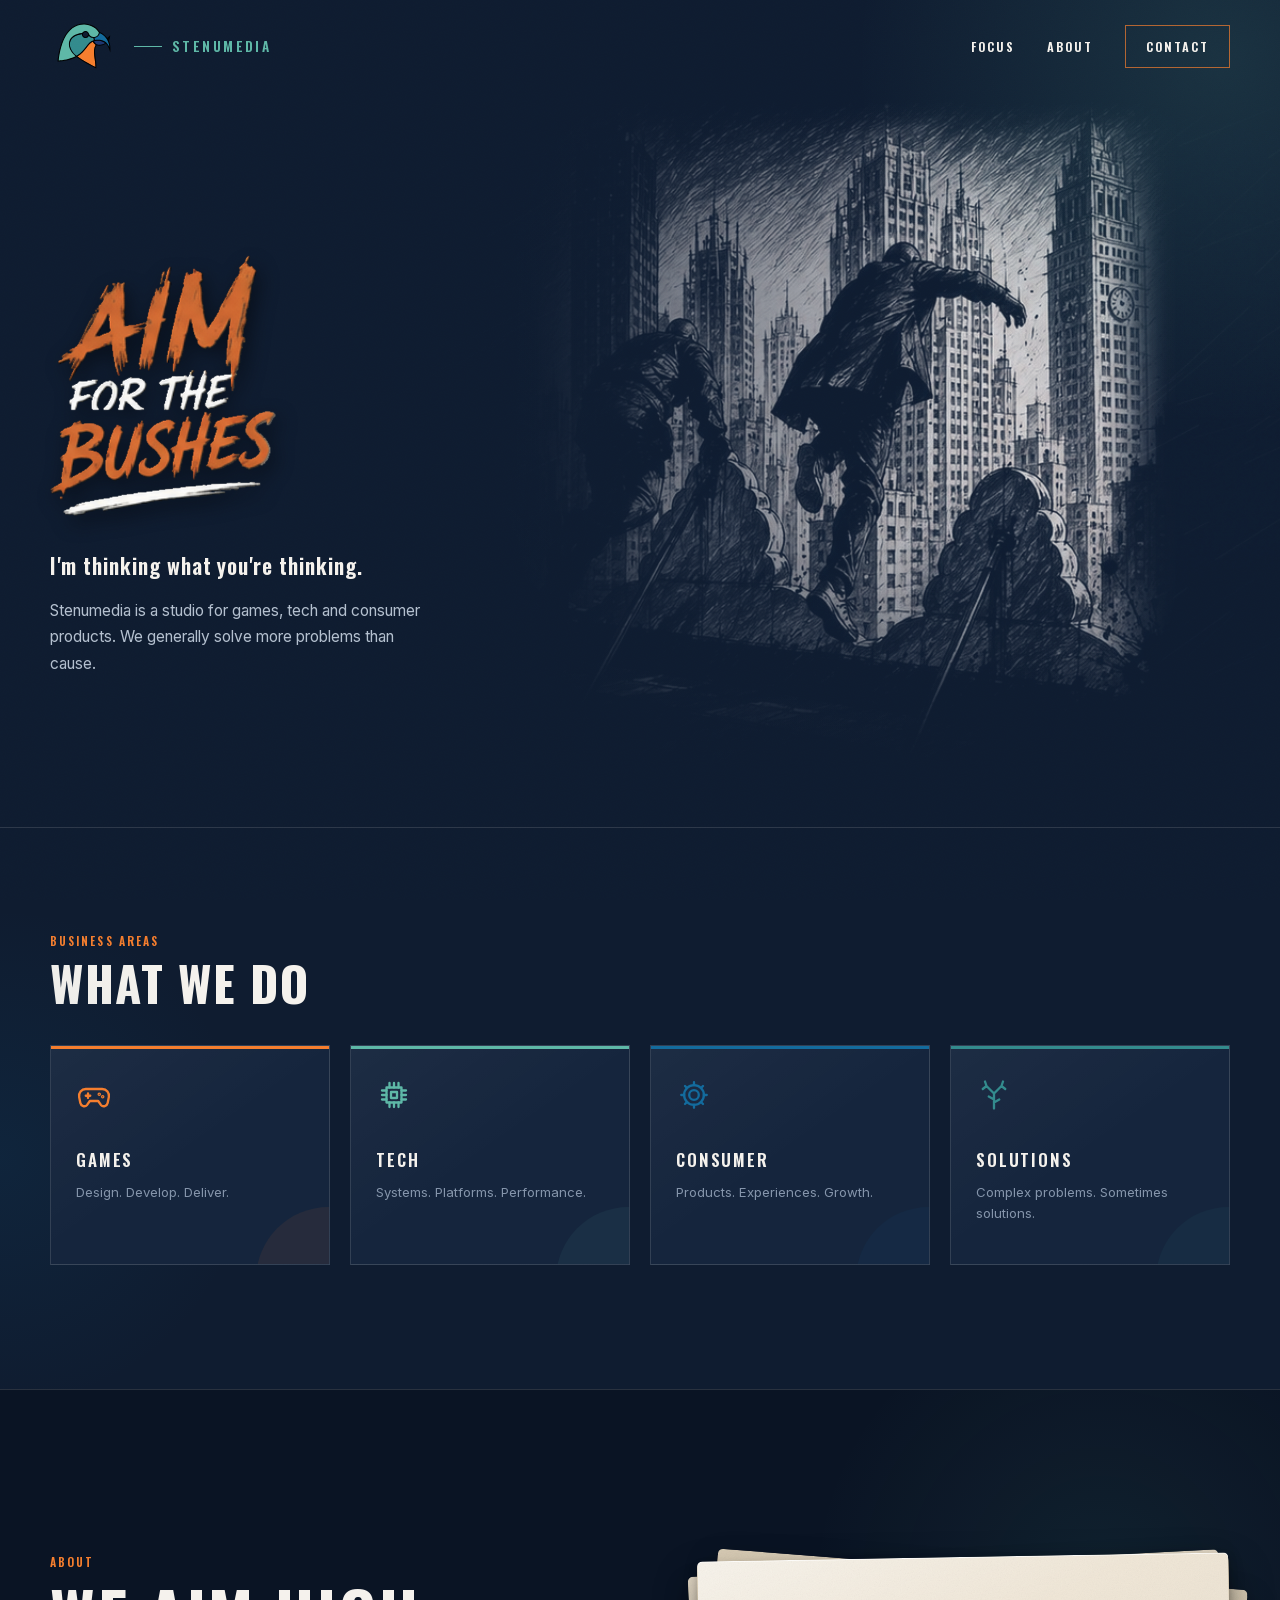
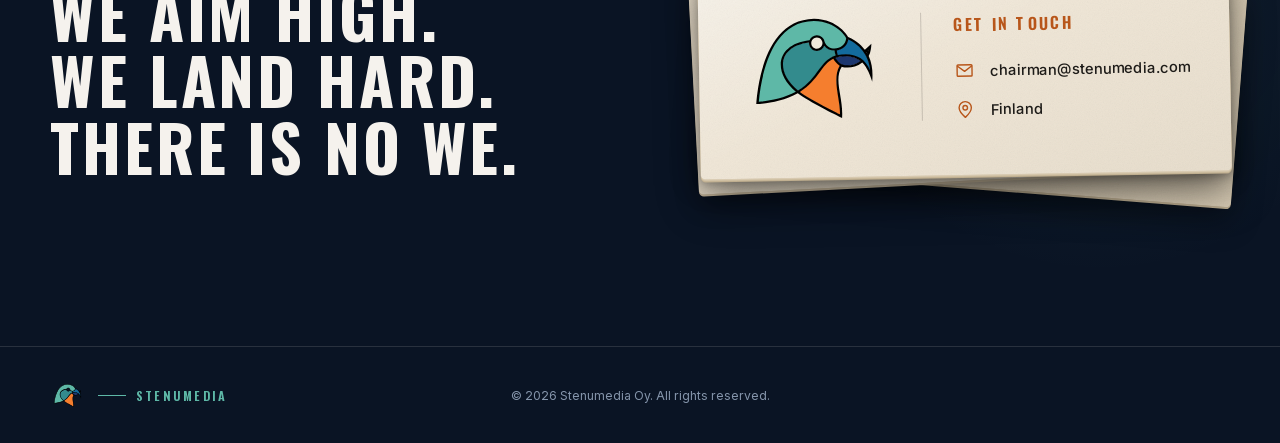
==== commit c98f28a2: "Add privacy, terms and support pages; serve fonts locally General legal and support pages for all St" ====
--- a/index.html
+++ b/index.html
@@ -50,9 +50,8 @@
 </script>
 
 <title>Stenumedia — Aim for the Bushes</title>
-<link rel="preconnect" href="https://fonts.googleapis.com">
-<link rel="preconnect" href="https://fonts.gstatic.com" crossorigin>
-<link href="https://fonts.googleapis.com/css2?family=Oswald:wght@500;600;700&family=Inter:wght@400;500;600;700&display=swap" rel="stylesheet">
+<link rel="preload" href="assets/fonts/inter-400.woff2" as="font" type="font/woff2" crossorigin>
+<link rel="stylesheet" href="assets/fonts.css">
 <link rel="icon" href="assets/stenumedia-logo.svg" type="image/svg+xml">
 <link rel="icon" href="assets/favicon-32.png" type="image/png" sizes="32x32">
 <link rel="apple-touch-icon" href="assets/apple-touch-icon.png">
@@ -610,17 +609,22 @@
 
     .hero { min-height: 800px; align-items: flex-end; padding-bottom: 95px; }
     .hero-content { padding-top: 0; max-width: 520px; }
+    /* Size by height (the global img max-width would otherwise squash it to the screen width)
+       and centre the illustration; it sits large behind the title art. */
     .hero-art img {
-      top: 20%;
-      right: -32%;
-      width: 236vw;
-      transform: none;
-      opacity: .55;
+      top: 64px;
+      left: 50%;
+      right: auto;
+      width: auto;
+      height: 640px;
+      max-width: none;
+      transform: translateX(-61%);
+      opacity: .7;
     }
     .hero-art::after {
       background:
-        linear-gradient(0deg, var(--bg) 8%, rgba(15,28,48,.90) 35%, rgba(15,28,48,.18) 72%),
-        linear-gradient(90deg, rgba(15,28,48,.75) 0%, rgba(15,28,48,.05) 100%);
+        linear-gradient(0deg, var(--bg) 6%, rgba(15,28,48,.86) 26%, rgba(15,28,48,.30) 52%, rgba(15,28,48,.10) 80%),
+        linear-gradient(180deg, rgba(15,28,48,.55) 0%, rgba(15,28,48,0) 16%);
     }
 
     .expertise { padding: 80px 0 88px; }
@@ -631,7 +635,9 @@
 
     .about-contact { padding: 72px 0 78px; }
     .ac-grid { gap: 36px; }
-    .contact-panel { padding: 30px 28px; gap: 24px; }
+    /* Full width like the area cards, contents centred on one row. */
+    .card-stack { justify-self: stretch; }
+    .contact-panel { padding: 30px 28px; gap: 24px; justify-content: center; }
     .contact-brand { width: 110px; height: 110px; }
     .contact-info { padding-left: 24px; }
 
@@ -643,10 +649,13 @@
     .brand-kicker::before { display: none; }
   }
   @media (max-width: 560px) {
-    /* Too narrow for side-by-side without wrapping: stack logo above the details. */
-    .contact-panel { flex-direction: column; align-items: flex-start; padding: 28px 24px; gap: 20px; }
-    .contact-brand { width: 92px; height: 92px; }
-    .contact-info { padding-left: 0; padding-top: 20px; border-left: 0; border-top: 1px solid var(--card-line); }
+    /* Keep logo and details side by side; scale everything with the viewport so the email never wraps. */
+    .contact-panel { padding: 24px 5vw; gap: 4vw; }
+    .contact-brand { width: clamp(56px, 18vw, 92px); height: clamp(56px, 18vw, 92px); }
+    .contact-info { padding-left: 4vw; }
+    .contact h3 { font-size: clamp(.8rem, 3.8vw, 1rem); margin-bottom: 16px; }
+    .contact-row { font-size: clamp(.66rem, 3.3vw, .9rem); gap: 10px; margin-bottom: 12px; }
+    .contact-row svg { width: 18px; height: 18px; }
   }
   @media (prefers-reduced-motion: reduce) {
     html { scroll-behavior: auto; }
--- a/assets/fonts.css
+++ b/assets/fonts.css
@@ -0,0 +1,56 @@
+@font-face {
+  font-family: 'Inter';
+  font-style: normal;
+  font-weight: 400;
+  font-display: swap;
+  src: url(fonts/inter-400.woff2) format('woff2');
+  unicode-range: U+0000-00FF, U+0131, U+0152-0153, U+02BB-02BC, U+02C6, U+02DA, U+02DC, U+0304, U+0308, U+0329, U+2000-206F, U+20AC, U+2122, U+2191, U+2193, U+2212, U+2215, U+FEFF, U+FFFD;
+}
+@font-face {
+  font-family: 'Inter';
+  font-style: normal;
+  font-weight: 500;
+  font-display: swap;
+  src: url(fonts/inter-500.woff2) format('woff2');
+  unicode-range: U+0000-00FF, U+0131, U+0152-0153, U+02BB-02BC, U+02C6, U+02DA, U+02DC, U+0304, U+0308, U+0329, U+2000-206F, U+20AC, U+2122, U+2191, U+2193, U+2212, U+2215, U+FEFF, U+FFFD;
+}
+@font-face {
+  font-family: 'Inter';
+  font-style: normal;
+  font-weight: 600;
+  font-display: swap;
+  src: url(fonts/inter-600.woff2) format('woff2');
+  unicode-range: U+0000-00FF, U+0131, U+0152-0153, U+02BB-02BC, U+02C6, U+02DA, U+02DC, U+0304, U+0308, U+0329, U+2000-206F, U+20AC, U+2122, U+2191, U+2193, U+2212, U+2215, U+FEFF, U+FFFD;
+}
+@font-face {
+  font-family: 'Inter';
+  font-style: normal;
+  font-weight: 700;
+  font-display: swap;
+  src: url(fonts/inter-700.woff2) format('woff2');
+  unicode-range: U+0000-00FF, U+0131, U+0152-0153, U+02BB-02BC, U+02C6, U+02DA, U+02DC, U+0304, U+0308, U+0329, U+2000-206F, U+20AC, U+2122, U+2191, U+2193, U+2212, U+2215, U+FEFF, U+FFFD;
+}
+@font-face {
+  font-family: 'Oswald';
+  font-style: normal;
+  font-weight: 500;
+  font-display: swap;
+  src: url(fonts/oswald-500.woff2) format('woff2');
+  unicode-range: U+0000-00FF, U+0131, U+0152-0153, U+02BB-02BC, U+02C6, U+02DA, U+02DC, U+0304, U+0308, U+0329, U+2000-206F, U+20AC, U+2122, U+2191, U+2193, U+2212, U+2215, U+FEFF, U+FFFD;
+}
+@font-face {
+  font-family: 'Oswald';
+  font-style: normal;
+  font-weight: 600;
+  font-display: swap;
+  src: url(fonts/oswald-600.woff2) format('woff2');
+  unicode-range: U+0000-00FF, U+0131, U+0152-0153, U+02BB-02BC, U+02C6, U+02DA, U+02DC, U+0304, U+0308, U+0329, U+2000-206F, U+20AC, U+2122, U+2191, U+2193, U+2212, U+2215, U+FEFF, U+FFFD;
+}
+@font-face {
+  font-family: 'Oswald';
+  font-style: normal;
+  font-weight: 700;
+  font-display: swap;
+  src: url(fonts/oswald-700.woff2) format('woff2');
+  unicode-range: U+0000-00FF, U+0131, U+0152-0153, U+02BB-02BC, U+02C6, U+02DA, U+02DC, U+0304, U+0308, U+0329, U+2000-206F, U+20AC, U+2122, U+2191, U+2193, U+2212, U+2215, U+FEFF, U+FFFD;
+}
